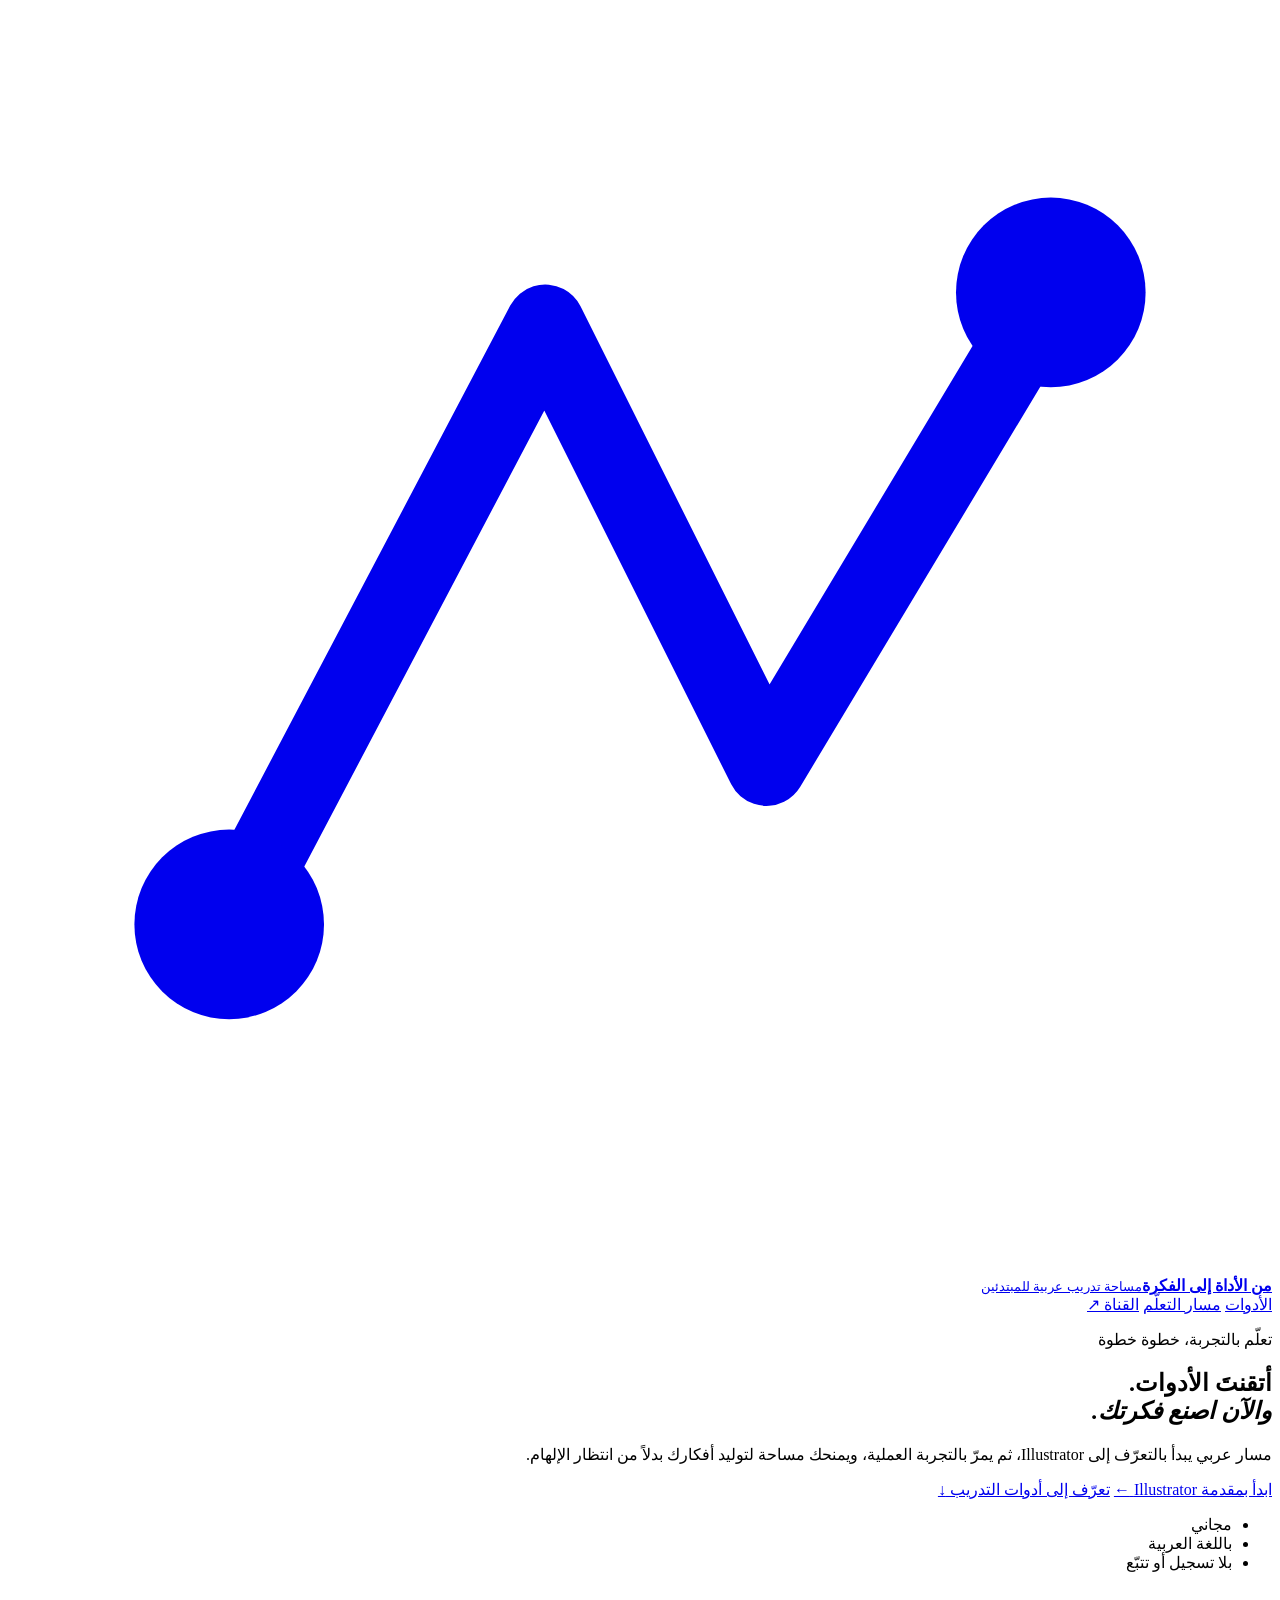
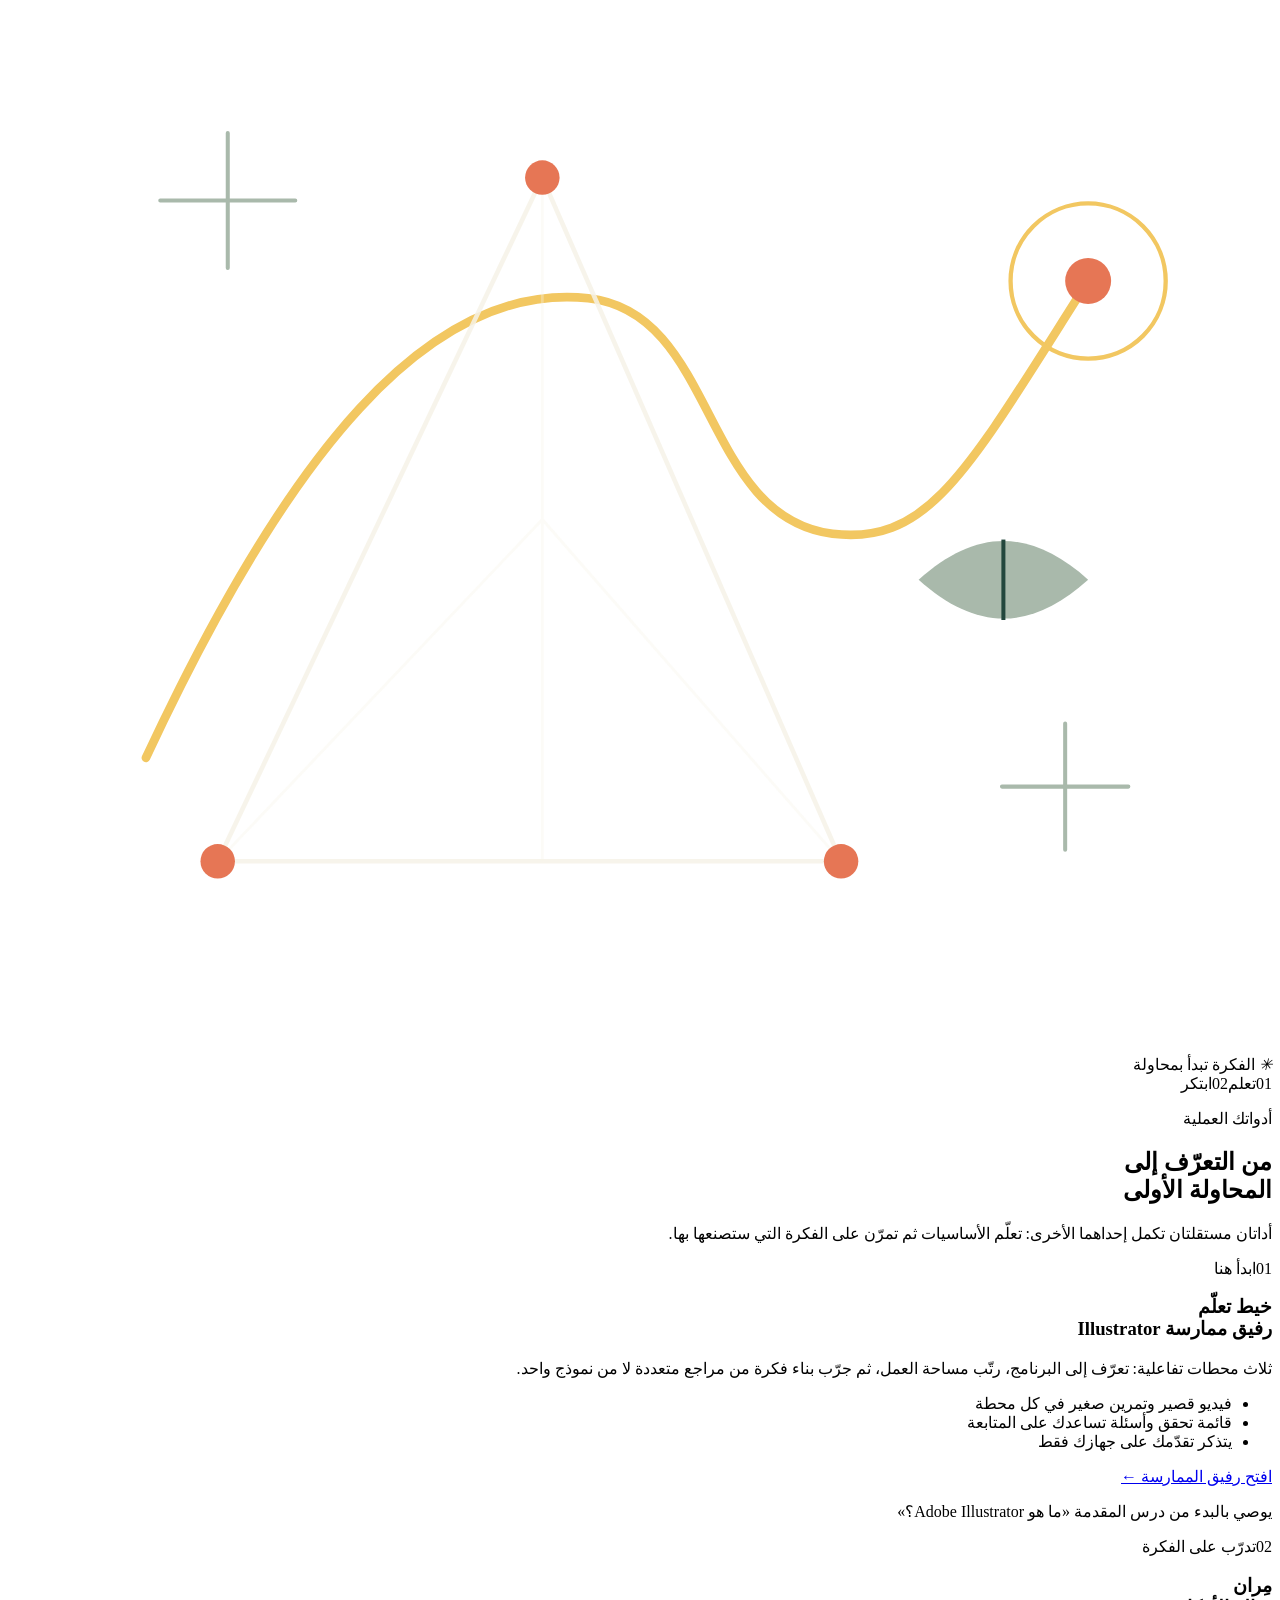
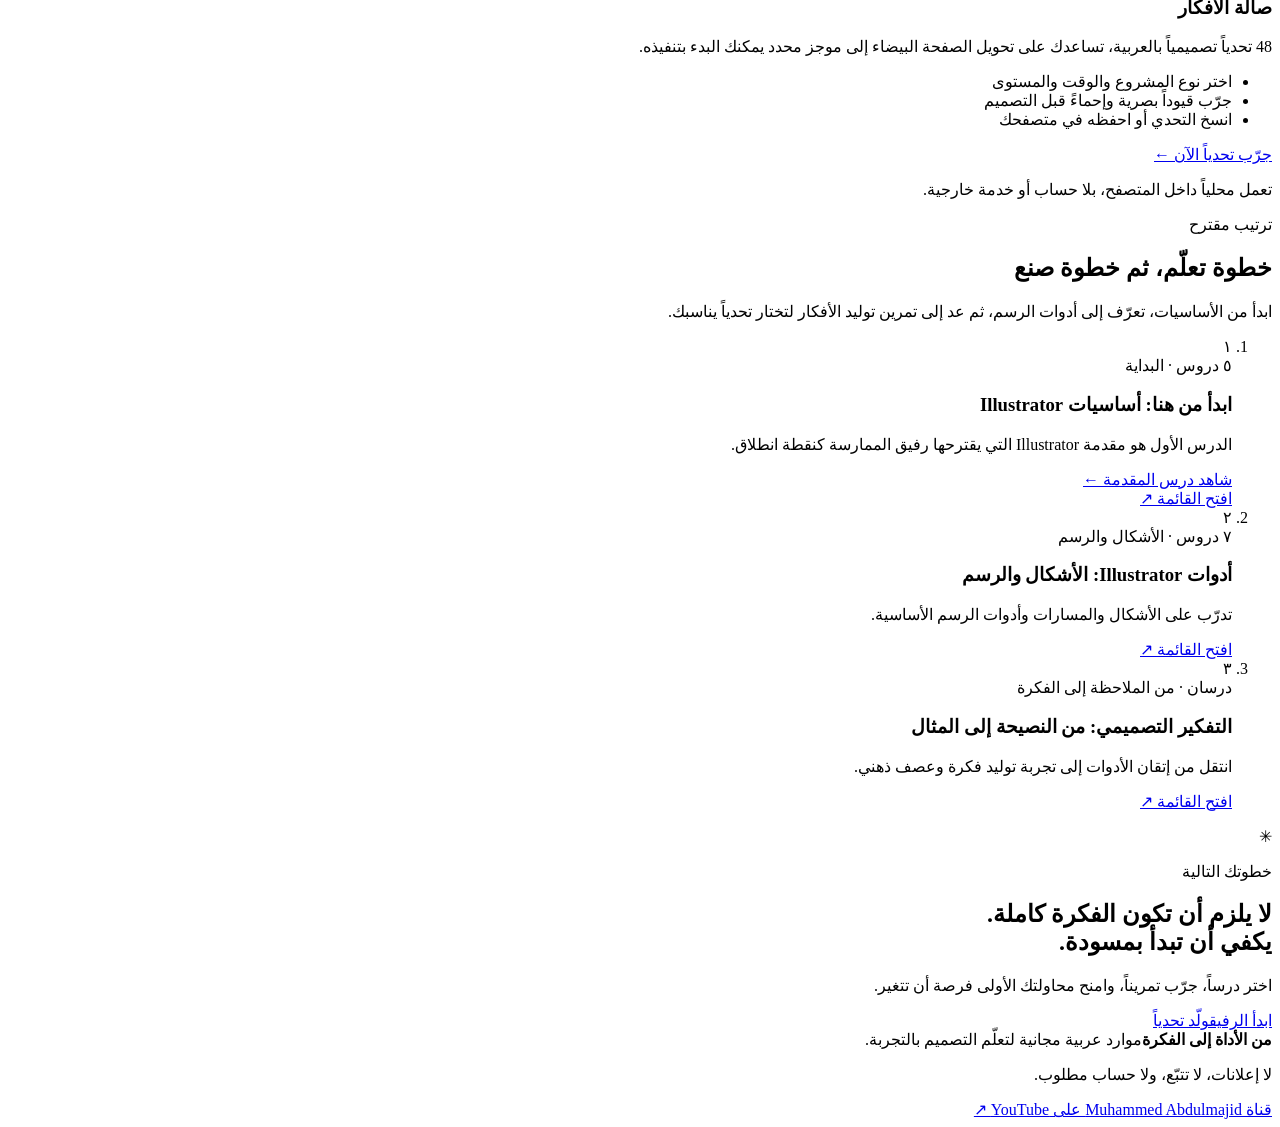
==== index.html @ b4e3b5c8 "Publish Arabic learning site: index.html" ====
<!doctype html>
<html lang="ar" dir="rtl">
<head>
  <meta charset="utf-8">
  <meta name="viewport" content="width=device-width, initial-scale=1">
  <meta name="theme-color" content="#f1eee4">
  <meta name="description" content="أدوات عربية مجانية لتعلّم Illustrator والتدرّب على توليد أفكار تصميم أصلية.">
  <title>من الأداة إلى الفكرة — أدوات تعلّم التصميم</title>
  <link rel="stylesheet" href="styles.css">
</head>
<body>
  <header class="site-header">
    <a class="wordmark" href="#top" aria-label="من الأداة إلى الفكرة — البداية">
      <span class="wordmark-mark" aria-hidden="true"><svg viewBox="0 0 40 40" fill="none"><path d="M7 29 17 10l7 14 9-15" stroke="currentColor" stroke-width="2.5" stroke-linecap="round" stroke-linejoin="round"/><circle cx="7" cy="29" r="3" fill="currentColor"/><circle cx="33" cy="9" r="3" fill="currentColor"/></svg></span>
      <span><strong>من الأداة إلى الفكرة</strong><small>مساحة تدريب عربية للمبتدئين</small></span>
    </a>
    <nav class="top-nav" aria-label="التنقل الرئيسي">
      <a href="#tools">الأدوات</a>
      <a href="#learning-path">مسار التعلّم</a>
      <a href="https://www.youtube.com/channel/UCS8qQ4WuOtobMm6gO2c3T4w" target="_blank" rel="noopener noreferrer">القناة <span aria-hidden="true">↗</span></a>
    </nav>
  </header>

  <main id="top">
    <section class="hero">
      <div class="hero-inner">
        <div class="hero-copy">
          <p class="eyebrow"><span class="eyebrow-dot" aria-hidden="true"></span> تعلّم بالتجربة، خطوة خطوة</p>
          <h1>أتقنتَ الأدوات.<br><em>والآن اصنع فكرتك.</em></h1>
          <p class="hero-lede">مسار عربي يبدأ بالتعرّف إلى Illustrator، ثم يمرّ بالتجربة العملية، ويمنحك مساحة لتوليد أفكارك بدلاً من انتظار الإلهام.</p>
          <div class="hero-actions">
            <a class="button button-light" href="https://www.youtube.com/playlist?list=PLY7HuGNwj9r0" target="_blank" rel="noopener noreferrer">ابدأ بمقدمة Illustrator <span aria-hidden="true">←</span></a>
            <a class="button button-ghost" href="#tools">تعرّف إلى أدوات التدريب <span aria-hidden="true">↓</span></a>
          </div>
          <ul class="trust-row" aria-label="مزايا المسار">
            <li>مجاني</li><li>باللغة العربية</li><li>بلا تسجيل أو تتبّع</li>
          </ul>
        </div>
        <div class="hero-drawing" aria-label="رسم تجريدي يوضح الانتقال من خط إلى شكل">
          <svg viewBox="0 0 440 370" fill="none" role="img" aria-labelledby="drawing-title">
            <title id="drawing-title">خط يتحول إلى شكل، ثم إلى فكرة</title>
            <path d="M48 268c49-105 98-166 154-160 45 5 39 76 85 82 34 4 47-22 89-88" stroke="#f2c761" stroke-width="3" stroke-linecap="round"/>
            <path d="m73 304 113-238 104 238H73Z" stroke="#f6f3e8" stroke-width="1.6" opacity=".85"/>
            <path d="M186 66v238m-113 0 113-119 104 119" stroke="#f6f3e8" stroke-width="1" opacity=".34"/>
            <circle cx="73" cy="304" r="6" fill="#e67655"/><circle cx="290" cy="304" r="6" fill="#e67655"/><circle cx="186" cy="66" r="6" fill="#e67655"/>
            <circle cx="376" cy="102" r="27" stroke="#f2c761" stroke-width="1.5"/><circle cx="376" cy="102" r="8" fill="#e67655"/>
            <path d="M53 74h47M76.5 50.5v47M346 278h44M368 256v44" stroke="#a9b9ab" stroke-width="1.4" stroke-linecap="round"/>
            <path d="M317 206c20-18 39-18 59 0-20 18-39 18-59 0Z" fill="#a9b9ab"/><path d="M346.5 192v28" stroke="#23473d" stroke-width="1.4"/>
          </svg>
          <span class="drawing-note"><i aria-hidden="true">✳</i> الفكرة تبدأ بمحاولة</span>
        </div>
      </div>
      <div class="hero-index" aria-hidden="true"><span>01</span><span>تعلم</span><b></b><span>02</span><span>ابتكر</span></div>
    </section>

    <section class="tools-section section-wrap" id="tools" aria-labelledby="tools-title">
      <div class="section-intro">
        <p class="eyebrow eyebrow-dark">أدواتك العملية</p>
        <h2 id="tools-title">من التعرّف إلى<br>المحاولة الأولى</h2>
        <p>أداتان مستقلتان تكمل إحداهما الأخرى: تعلّم الأساسيات ثم تمرّن على الفكرة التي ستصنعها بها.</p>
      </div>
      <div class="tool-list">
        <article class="tool tool-practice" aria-labelledby="practice-title">
          <div class="tool-overline"><span>01</span><span>ابدأ هنا</span></div>
          <h3 id="practice-title">خيط تعلّم<br>رفيق ممارسة Illustrator</h3>
          <p class="tool-description">ثلاث محطات تفاعلية: تعرّف إلى البرنامج، رتّب مساحة العمل، ثم جرّب بناء فكرة من مراجع متعددة لا من نموذج واحد.</p>
          <ul class="tool-points">
            <li>فيديو قصير وتمرين صغير في كل محطة</li>
            <li>قائمة تحقق وأسئلة تساعدك على المتابعة</li>
            <li>يتذكر تقدّمك على جهازك فقط</li>
          </ul>
          <a class="button button-forest" href="practice/">افتح رفيق الممارسة <span aria-hidden="true">←</span></a>
          <p class="tool-footnote">يوصي بالبدء من درس المقدمة «ما هو Adobe Illustrator؟»</p>
        </article>

        <article class="tool tool-miran" aria-labelledby="miran-title">
          <div class="tool-overline"><span>02</span><span>تدرّب على الفكرة</span></div>
          <h3 id="miran-title">مِران<br>صالة الأفكار</h3>
          <p class="tool-description">48 تحدياً تصميمياً بالعربية، تساعدك على تحويل الصفحة البيضاء إلى موجز محدد يمكنك البدء بتنفيذه.</p>
          <ul class="tool-points">
            <li>اختر نوع المشروع والوقت والمستوى</li>
            <li>جرّب قيوداً بصرية وإحماءً قبل التصميم</li>
            <li>انسخ التحدي أو احفظه في متصفحك</li>
          </ul>
          <a class="button button-coral" href="miran/">جرّب تحدياً الآن <span aria-hidden="true">←</span></a>
          <p class="tool-footnote">تعمل محلياً داخل المتصفح، بلا حساب أو خدمة خارجية.</p>
        </article>
      </div>
    </section>

    <section class="path-section" id="learning-path" aria-labelledby="path-title">
      <div class="section-wrap">
        <div class="path-heading">
          <div><p class="eyebrow eyebrow-dark">ترتيب مقترح</p><h2 id="path-title">خطوة تعلّم، ثم خطوة صنع</h2></div>
          <p>ابدأ من الأساسيات، تعرّف إلى أدوات الرسم، ثم عد إلى تمرين توليد الأفكار لتختار تحدياً يناسبك.</p>
        </div>
        <ol class="playlist-list">
          <li class="playlist-item">
            <span class="playlist-number">١</span>
            <div class="playlist-copy"><span class="playlist-kicker">٥ دروس · البداية</span><h3>ابدأ من هنا: أساسيات Illustrator</h3><p>الدرس الأول هو مقدمة Illustrator التي يقترحها رفيق الممارسة كنقطة انطلاق.</p><a class="text-link" href="https://www.youtube.com/watch?v=eEK6CLdgov4" target="_blank" rel="noopener noreferrer">شاهد درس المقدمة ←</a></div>
            <a class="playlist-action" href="https://www.youtube.com/playlist?list=PLY7HuGNwj9r0" target="_blank" rel="noopener noreferrer" aria-label="افتح قائمة ابدأ من هنا: أساسيات Illustrator على YouTube">افتح القائمة <span aria-hidden="true">↗</span></a>
          </li>
          <li class="playlist-item">
            <span class="playlist-number">٢</span>
            <div class="playlist-copy"><span class="playlist-kicker">٧ دروس · الأشكال والرسم</span><h3>أدوات Illustrator: الأشكال والرسم</h3><p>تدرّب على الأشكال والمسارات وأدوات الرسم الأساسية.</p></div>
            <a class="playlist-action" href="https://www.youtube.com/playlist?list=PLWjYwsbOxJXk" target="_blank" rel="noopener noreferrer" aria-label="افتح قائمة أدوات Illustrator: الأشكال والرسم على YouTube">افتح القائمة <span aria-hidden="true">↗</span></a>
          </li>
          <li class="playlist-item">
            <span class="playlist-number">٣</span>
            <div class="playlist-copy"><span class="playlist-kicker">درسان · من الملاحظة إلى الفكرة</span><h3>التفكير التصميمي: من النصيحة إلى المثال</h3><p>انتقل من إتقان الأدوات إلى تجربة توليد فكرة وعصف ذهني.</p></div>
            <a class="playlist-action" href="https://www.youtube.com/playlist?list=PLMuNZPv1BIi0" target="_blank" rel="noopener noreferrer" aria-label="افتح قائمة التفكير التصميمي: من النصيحة إلى المثال على YouTube">افتح القائمة <span aria-hidden="true">↗</span></a>
          </li>
        </ol>
      </div>
    </section>

    <section class="closing section-wrap" aria-labelledby="closing-title">
      <span class="closing-mark" aria-hidden="true">✳</span>
      <div><p class="eyebrow eyebrow-dark">خطوتك التالية</p><h2 id="closing-title">لا يلزم أن تكون الفكرة كاملة.<br>يكفي أن تبدأ بمسودة.</h2><p>اختر درساً، جرّب تمريناً، وامنح محاولتك الأولى فرصة أن تتغير.</p></div>
      <div class="closing-actions"><a class="button button-forest" href="practice/">ابدأ الرفيق</a><a class="button button-coral" href="miran/">ولّد تحدياً</a></div>
    </section>
  </main>

  <footer class="site-footer">
    <div class="footer-brand"><strong>من الأداة إلى الفكرة</strong><span>موارد عربية مجانية لتعلّم التصميم بالتجربة.</span></div>
    <p>لا إعلانات، لا تتبّع، ولا حساب مطلوب.</p>
    <a href="https://www.youtube.com/channel/UCS8qQ4WuOtobMm6gO2c3T4w" target="_blank" rel="noopener noreferrer">قناة Muhammed Abdulmajid على YouTube ↗</a>
  </footer>
</body>
</html>
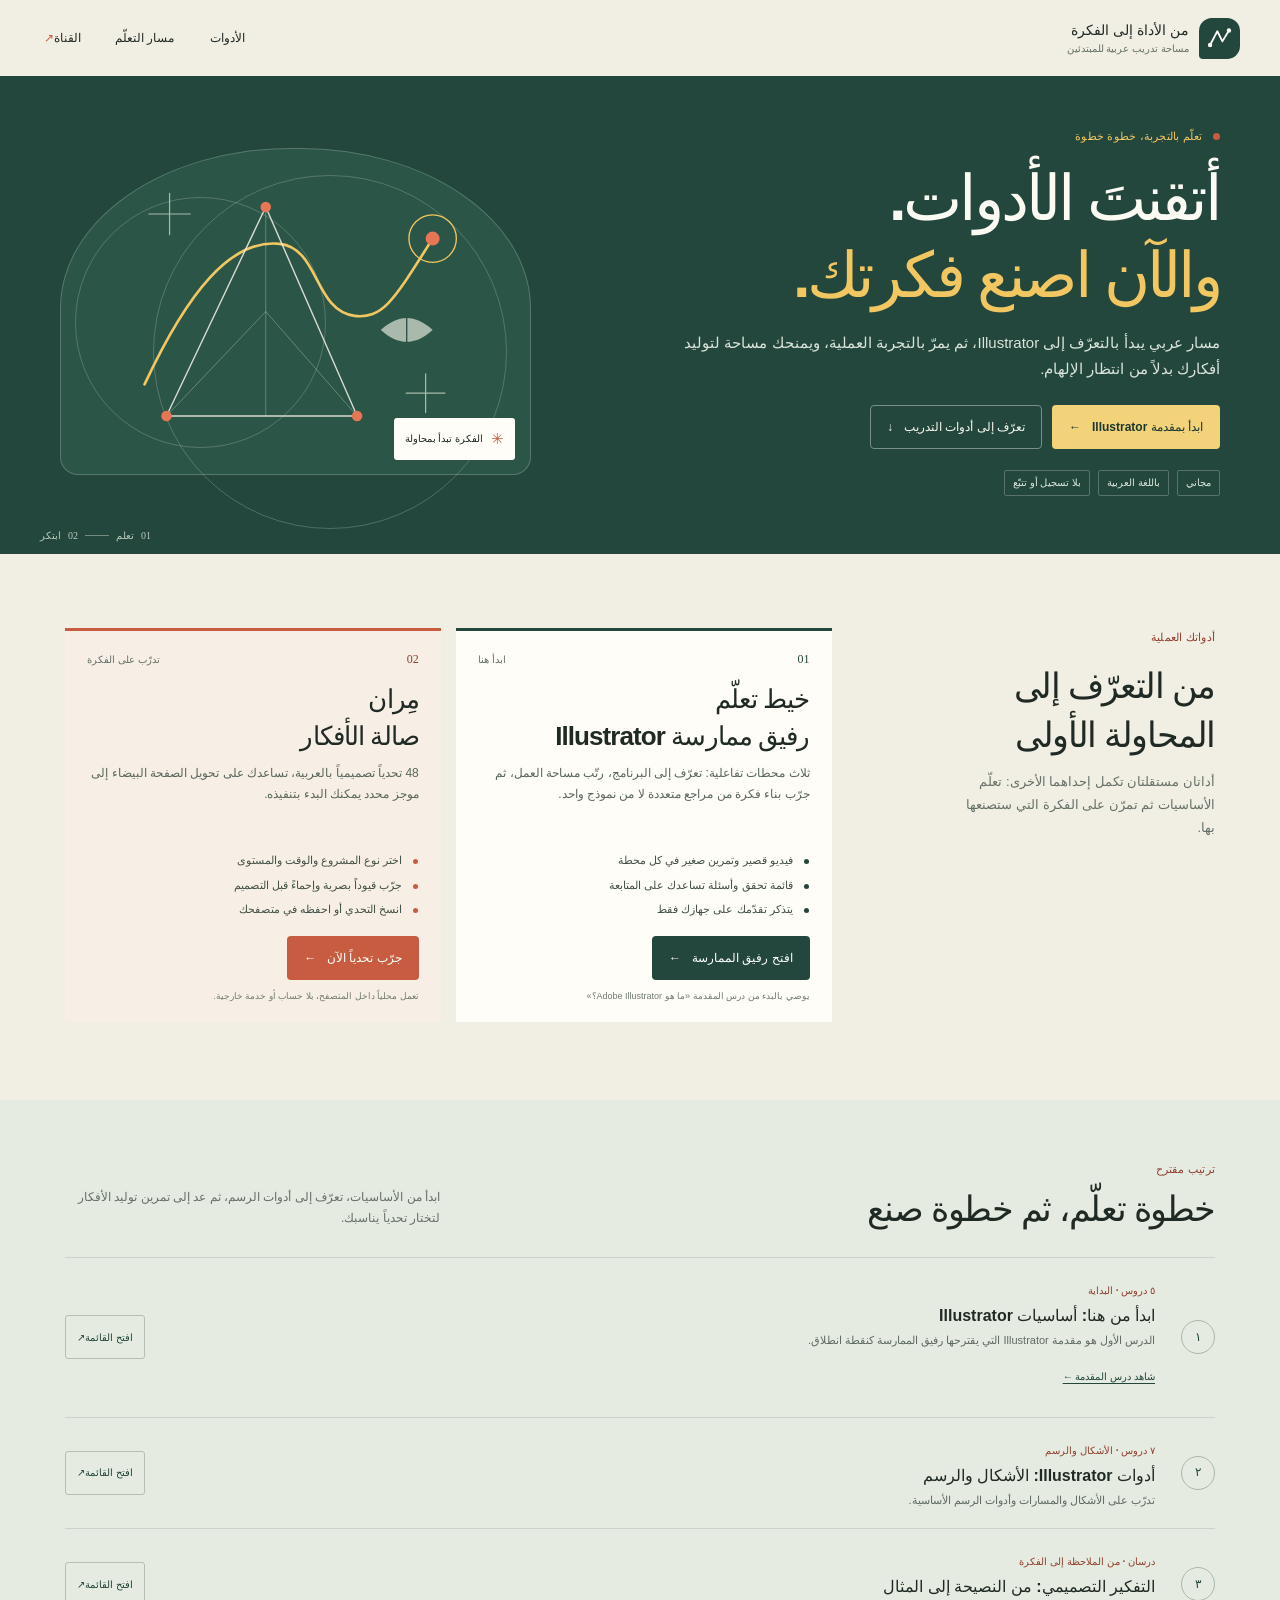
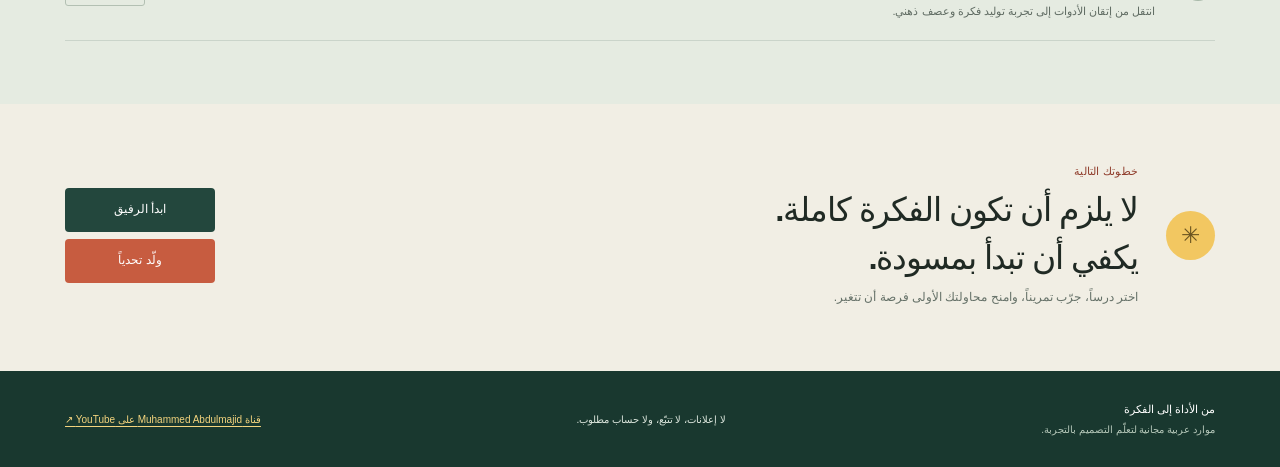
==== commit d13cf45d: "تهيئة الصفحة الرئيسية للمشاركة والاستخدام على الهاتف" ====
--- a/index.html
+++ b/index.html
@@ -6,6 +6,23 @@
   <meta name="theme-color" content="#f1eee4">
   <meta name="description" content="أدوات عربية مجانية لتعلّم Illustrator والتدرّب على توليد أفكار تصميم أصلية.">
   <title>من الأداة إلى الفكرة — أدوات تعلّم التصميم</title>
+  <link rel="canonical" href="https://mrdesigner2023.github.io/miran-arabic-design/">
+  <link rel="icon" type="image/svg+xml" href="favicon.svg">
+  <meta property="og:locale" content="ar_AR">
+  <meta property="og:type" content="website">
+  <meta property="og:site_name" content="من الأداة إلى الفكرة">
+  <meta property="og:title" content="من الأداة إلى الفكرة — أدوات تعلّم التصميم">
+  <meta property="og:description" content="أدوات عربية مجانية لتعلّم Illustrator والتدرّب على توليد أفكار تصميم أصلية.">
+  <meta property="og:url" content="https://mrdesigner2023.github.io/miran-arabic-design/">
+  <meta property="og:image" content="https://mrdesigner2023.github.io/miran-arabic-design/share.png">
+  <meta property="og:image:width" content="1200">
+  <meta property="og:image:height" content="630">
+  <meta property="og:image:alt" content="من الأداة إلى الفكرة — تدريب عربي على التصميم والأفكار">
+  <meta name="twitter:card" content="summary_large_image">
+  <meta name="twitter:title" content="من الأداة إلى الفكرة — أدوات تعلّم التصميم">
+  <meta name="twitter:description" content="تعلّم Illustrator، تدرّب عملياً، وابتكر أفكارك بالعربية.">
+  <meta name="twitter:image" content="https://mrdesigner2023.github.io/miran-arabic-design/share.png">
+  <meta name="twitter:image:alt" content="من الأداة إلى الفكرة — تدريب عربي على التصميم والأفكار">
   <link rel="stylesheet" href="styles.css">
 </head>
 <body>
@@ -127,4 +144,4 @@
     <a href="https://www.youtube.com/channel/UCS8qQ4WuOtobMm6gO2c3T4w" target="_blank" rel="noopener noreferrer">قناة Muhammed Abdulmajid على YouTube ↗</a>
   </footer>
 </body>
-</html>
+</html>
--- a/styles.css
+++ b/styles.css
@@ -0,0 +1,174 @@
+:root {
+  color-scheme: light;
+  --paper: #f1eee4;
+  --sheet: #fffdf7;
+  --ink: #202a24;
+  --muted: #657168;
+  --line: #d8d9cd;
+  --forest: #23473d;
+  --forest-dark: #19382f;
+  --coral: #c75c40;
+  --coral-dark: #913f2e;
+  --sun: #f2c761;
+  --mint: #e4ebe2;
+  font-family: -apple-system, BlinkMacSystemFont, "SF Arabic", "Geeza Pro", "Noto Sans Arabic", Tahoma, sans-serif;
+  font-synthesis: none;
+  text-rendering: optimizeLegibility;
+}
+
+* { box-sizing: border-box; }
+html { scroll-behavior: smooth; scroll-padding-top: 24px; }
+body { margin: 0; background: var(--paper); color: var(--ink); font-size: 15px; line-height: 1.75; -webkit-font-smoothing: antialiased; }
+a { color: inherit; }
+a:focus-visible { outline: 3px solid #d18a38; outline-offset: 4px; }
+
+.site-header { min-height: 76px; display: flex; align-items: center; justify-content: space-between; gap: 20px; padding: 12px clamp(20px, calc((100vw - 1200px) / 2), 80px); }
+.wordmark { display: inline-flex; align-items: center; gap: 10px; min-height: 44px; text-decoration: none; }
+.wordmark-mark { width: 41px; height: 41px; display: grid; place-items: center; color: var(--sheet); background: var(--forest); border-radius: 13px 13px 13px 4px; }
+.wordmark-mark svg { width: 29px; height: 29px; }
+.wordmark strong, .wordmark small { display: block; line-height: 1.35; }
+.wordmark strong { font-size: 14px; }
+.wordmark small { margin-top: 2px; color: var(--muted); font-size: 10px; }
+.top-nav { display: flex; align-items: center; gap: clamp(12px, 2.6vw, 31px); font-size: 12px; }
+.top-nav a { display: inline-flex; align-items: center; justify-content: center; min-width: 44px; min-height: 44px; text-decoration: none; }
+.top-nav a:hover { color: var(--coral-dark); }
+.top-nav span { color: var(--coral); }
+
+.hero { position: relative; overflow: hidden; color: #fbfaf3; background: var(--forest); }
+.hero-inner { width: min(1160px, calc(100% - 44px)); min-height: 455px; display: grid; grid-template-columns: minmax(0, 1fr) minmax(300px, .77fr); align-items: center; gap: clamp(30px, 6vw, 82px); margin-inline: auto; padding-block: 51px 58px; }
+.hero-copy { position: relative; z-index: 1; }
+.eyebrow { margin: 0 0 14px; color: var(--sun); font-size: 11px; font-weight: 800; letter-spacing: .02em; }
+.eyebrow-dot { display: inline-block; width: 7px; height: 7px; margin-inline-end: 7px; background: var(--coral); border-radius: 50%; }
+.hero h1 { margin: 0; font-size: clamp(39px, 5.5vw, 63px); font-weight: 800; line-height: 1.22; letter-spacing: -.05em; }
+.hero h1 em { color: var(--sun); font-style: normal; }
+.hero-lede { max-width: 550px; margin: 16px 0 23px; color: #dbe4db; font-size: 15px; }
+.hero-actions { display: flex; flex-wrap: wrap; gap: 10px; }
+.button { min-height: 44px; display: inline-flex; align-items: center; justify-content: center; gap: 11px; padding: 9px 16px; border: 1px solid transparent; border-radius: 4px; text-align: center; text-decoration: none; font-size: 12px; font-weight: 800; transition: transform 150ms ease, background-color 150ms ease, border-color 150ms ease; }
+.button:hover { transform: translateY(-1px); }
+.button-light { color: var(--forest-dark); background: #f3d37a; }
+.button-light:hover { background: #f7df9a; }
+.button-ghost { color: #f8f8ee; background: transparent; border-color: #789087; }
+.button-ghost:hover { background: rgb(255 255 255 / 7%); border-color: #c2d0c5; }
+.trust-row { display: flex; flex-wrap: wrap; gap: 8px; margin: 21px 0 0; padding: 0; list-style: none; }
+.trust-row li { padding: 3px 8px; color: #dce8dd; border: 1px solid #587469; border-radius: 2px; font-size: 10px; }
+.hero-drawing { position: relative; min-height: 327px; display: grid; place-items: center; border: 1px solid #58776b; border-radius: 49% 49% 18px 18px; background: #2b5547; }
+.hero-drawing::before, .hero-drawing::after { position: absolute; content: ""; border: 1px solid rgb(222 231 216 / 24%); border-radius: 50%; }
+.hero-drawing::before { width: 75%; aspect-ratio: 1; top: 8%; inset-inline-start: 5%; }
+.hero-drawing::after { width: 53%; aspect-ratio: 1; bottom: 8%; inset-inline-end: 3%; }
+.hero-drawing svg { position: absolute; inset: 0; width: 100%; height: 100%; }
+.drawing-note { position: absolute; inset: auto 15px 14px auto; display: flex; align-items: center; gap: 8px; padding: 8px 11px; color: var(--ink); background: var(--sheet); border-radius: 3px; font-size: 10px; font-weight: 750; }
+.drawing-note i { color: var(--coral); font-size: 15px; font-style: normal; }
+.hero-index { position: absolute; inset-inline-end: max(15px, calc((100vw - 1200px) / 2)); bottom: 13px; display: flex; align-items: center; gap: 7px; color: #bacbbd; font: 10px Georgia, serif; }
+.hero-index span:nth-of-type(2), .hero-index span:nth-of-type(4) { font-family: inherit; }
+.hero-index b { width: 24px; height: 1px; background: #738c7d; }
+
+.section-wrap { width: min(1150px, calc(100% - 44px)); margin-inline: auto; }
+.tools-section { display: grid; grid-template-columns: minmax(205px, .72fr) minmax(0, 1.8fr); gap: clamp(28px, 6vw, 78px); padding-block: 74px 78px; }
+.eyebrow-dark { color: var(--coral-dark); }
+.section-intro h2, .path-heading h2 { margin: 0; font-size: clamp(25px, 3vw, 35px); line-height: 1.4; letter-spacing: -.04em; }
+.section-intro > p:last-child { max-width: 255px; margin: 12px 0 0; color: var(--muted); font-size: 13px; }
+.tool-list { display: grid; grid-template-columns: 1fr 1fr; gap: 15px; }
+.tool { min-width: 0; padding: 20px 22px 17px; border-top: 3px solid var(--forest); background: var(--sheet); }
+.tool-miran { border-top-color: var(--coral); background: #f7efe5; }
+.tool-overline { display: flex; align-items: center; justify-content: space-between; color: var(--muted); font-size: 10px; }
+.tool-overline span:first-child { color: var(--forest); font: 12px Georgia, serif; }
+.tool-miran .tool-overline span:first-child { color: var(--coral-dark); }
+.tool h3 { margin: 13px 0 9px; font-size: clamp(20px, 2.3vw, 26px); line-height: 1.4; letter-spacing: -.035em; }
+.tool-description { min-height: 77px; margin: 0 0 12px; color: #59665d; font-size: 12px; }
+.tool-points { display: grid; gap: 7px; margin: 0 0 17px; padding: 0; list-style: none; }
+.tool-points li { position: relative; padding-inline-start: 17px; color: #425047; font-size: 11px; line-height: 1.6; }
+.tool-points li::before { position: absolute; inset-inline-start: 1px; top: .62em; width: 5px; height: 5px; content: ""; background: var(--forest); border-radius: 50%; }
+.tool-miran .tool-points li::before { background: var(--coral); }
+.button-forest { color: white; background: var(--forest); }
+.button-forest:hover { background: var(--forest-dark); }
+.button-coral { color: white; background: var(--coral); }
+.button-coral:hover { background: var(--coral-dark); }
+.tool-footnote { margin: 9px 0 0; color: #717b72; font-size: 9px; }
+
+.path-section { padding-block: 60px 63px; background: #e5ebe1; }
+.path-heading { display: flex; align-items: end; justify-content: space-between; gap: 28px; margin-bottom: 24px; }
+.path-heading .eyebrow { margin-bottom: 5px; }
+.path-heading > p { max-width: 375px; margin: 0 0 4px; color: var(--muted); font-size: 12px; }
+.playlist-list { margin: 0; padding: 0; list-style: none; border-top: 1px solid #cad4ca; }
+.playlist-item { display: grid; grid-template-columns: 45px minmax(0, 1fr) auto; align-items: center; gap: 15px; padding: 18px 0; border-bottom: 1px solid #cad4ca; }
+.playlist-number { width: 34px; height: 34px; display: grid; place-items: center; color: var(--forest); border: 1px solid #a8b9a9; border-radius: 50%; font-family: Georgia, serif; font-size: 12px; }
+.playlist-kicker { color: var(--coral-dark); font-size: 10px; font-weight: 800; }
+.playlist-copy h3 { margin: 2px 0 3px; font-size: 16px; line-height: 1.5; }
+.playlist-copy p { margin: 0; color: #5f6b62; font-size: 11px; }
+.text-link { display: inline-flex; align-items: center; min-height: 44px; margin-top: 4px; color: var(--forest); font-size: 10px; font-weight: 800; text-underline-offset: 3px; }
+.playlist-action { display: inline-flex; align-items: center; align-self: center; min-height: 44px; padding: 8px 11px; color: var(--forest); border: 1px solid #b3c0b3; border-radius: 3px; text-decoration: none; white-space: nowrap; font-size: 10px; font-weight: 800; }
+.playlist-action:hover { background: #f3f5ed; border-color: var(--forest); }
+
+.closing { display: grid; grid-template-columns: 55px minmax(0, 1fr) auto; align-items: center; gap: 22px; padding-block: 58px 63px; }
+.closing-mark { width: 49px; height: 49px; display: grid; place-items: center; color: #6c5521; background: var(--sun); border-radius: 50%; font-size: 23px; }
+.closing .eyebrow { margin-bottom: 5px; }
+.closing h2 { margin: 0; font-size: clamp(22px, 3vw, 33px); line-height: 1.45; letter-spacing: -.035em; }
+.closing p:last-child { margin: 6px 0 0; color: var(--muted); font-size: 12px; }
+.closing-actions { display: flex; flex-direction: column; gap: 7px; }
+.closing-actions .button { min-width: 150px; }
+
+.site-footer { min-height: 96px; display: flex; flex-wrap: wrap; align-items: center; justify-content: space-between; gap: 11px 20px; padding: 18px max(22px, calc((100vw - 1150px) / 2)); color: #dce6dd; background: var(--forest-dark); font-size: 10px; }
+.footer-brand strong, .footer-brand span { display: block; }
+.footer-brand strong { color: white; font-size: 11px; }
+.footer-brand span { margin-top: 2px; color: #b5c7b9; }
+.site-footer p { margin: 0; }
+.site-footer > a { display: inline-flex; align-items: center; min-height: 44px; color: #f4d47e; text-underline-offset: 3px; }
+
+@media (max-width: 900px) {
+  .hero-inner { grid-template-columns: minmax(0, 1fr) minmax(230px, .67fr); gap: 27px; }
+  .hero-drawing { min-height: 285px; }
+  .tools-section { grid-template-columns: minmax(180px, .6fr) minmax(0, 1.7fr); gap: 28px; }
+  .tool { padding-inline: 17px; }
+}
+
+@media (max-width: 700px) {
+  .site-header { min-height: 68px; padding-inline: 18px; }
+  .top-nav { gap: 13px; font-size: 10px; }
+  .top-nav a:last-child { display: none; }
+  .hero-inner { width: min(100% - 34px, 580px); grid-template-columns: 1fr; gap: 24px; padding-block: 41px 49px; }
+  .hero h1 { font-size: clamp(38px, 9vw, 54px); }
+  .hero-lede { max-width: 495px; font-size: 13px; }
+  .hero-drawing { width: min(100%, 430px); min-height: 240px; justify-self: center; border-radius: 47% 47% 14px 14px; }
+  .hero-index { bottom: 9px; font-size: 9px; }
+  .section-wrap { width: min(100% - 34px, 580px); }
+  .tools-section { grid-template-columns: 1fr; gap: 20px; padding-block: 48px 51px; }
+  .section-intro h2 br { display: none; }
+  .section-intro > p:last-child { max-width: 475px; }
+  .tool-list { gap: 10px; }
+  .tool-description { min-height: 100px; }
+  .path-section { padding-block: 44px 47px; }
+  .path-heading { align-items: start; flex-direction: column; gap: 8px; }
+  .path-heading > p { max-width: 520px; }
+  .playlist-item { grid-template-columns: 36px minmax(0, 1fr); gap: 11px; }
+  .playlist-action { grid-column: 2; justify-self: start; margin-top: 2px; }
+  .closing { grid-template-columns: 42px minmax(0, 1fr); gap: 14px; padding-block: 44px 47px; }
+  .closing-mark { width: 40px; height: 40px; font-size: 19px; }
+  .closing-actions { grid-column: 2; flex-direction: row; flex-wrap: wrap; }
+  .closing-actions .button { min-width: 132px; }
+  .site-footer { padding-inline: 18px; }
+}
+
+@media (max-width: 450px) {
+  .wordmark strong { font-size: 12px; }
+  .wordmark small { font-size: 9px; }
+  .top-nav { gap: 9px; font-size: 9px; }
+  .wordmark-mark { width: 36px; height: 36px; }
+  .hero-inner { width: calc(100% - 28px); }
+  .hero h1 { font-size: 37px; }
+  .hero-actions { align-items: stretch; flex-direction: column; }
+  .hero-actions .button { width: 100%; }
+  .trust-row { gap: 5px; }
+  .trust-row li { padding-inline: 6px; font-size: 9px; }
+  .section-wrap { width: calc(100% - 28px); }
+  .tool-list { grid-template-columns: 1fr; }
+  .tool-description { min-height: 0; }
+  .tool { padding: 18px; }
+  .playlist-copy h3 { font-size: 14px; }
+  .closing-actions { flex-direction: column; align-items: stretch; }
+  .site-footer { align-items: start; flex-direction: column; }
+}
+
+@media (prefers-reduced-motion: reduce) {
+  html { scroll-behavior: auto; }
+  *, *::before, *::after { transition-duration: .01ms !important; animation-duration: .01ms !important; animation-iteration-count: 1 !important; }
+}
